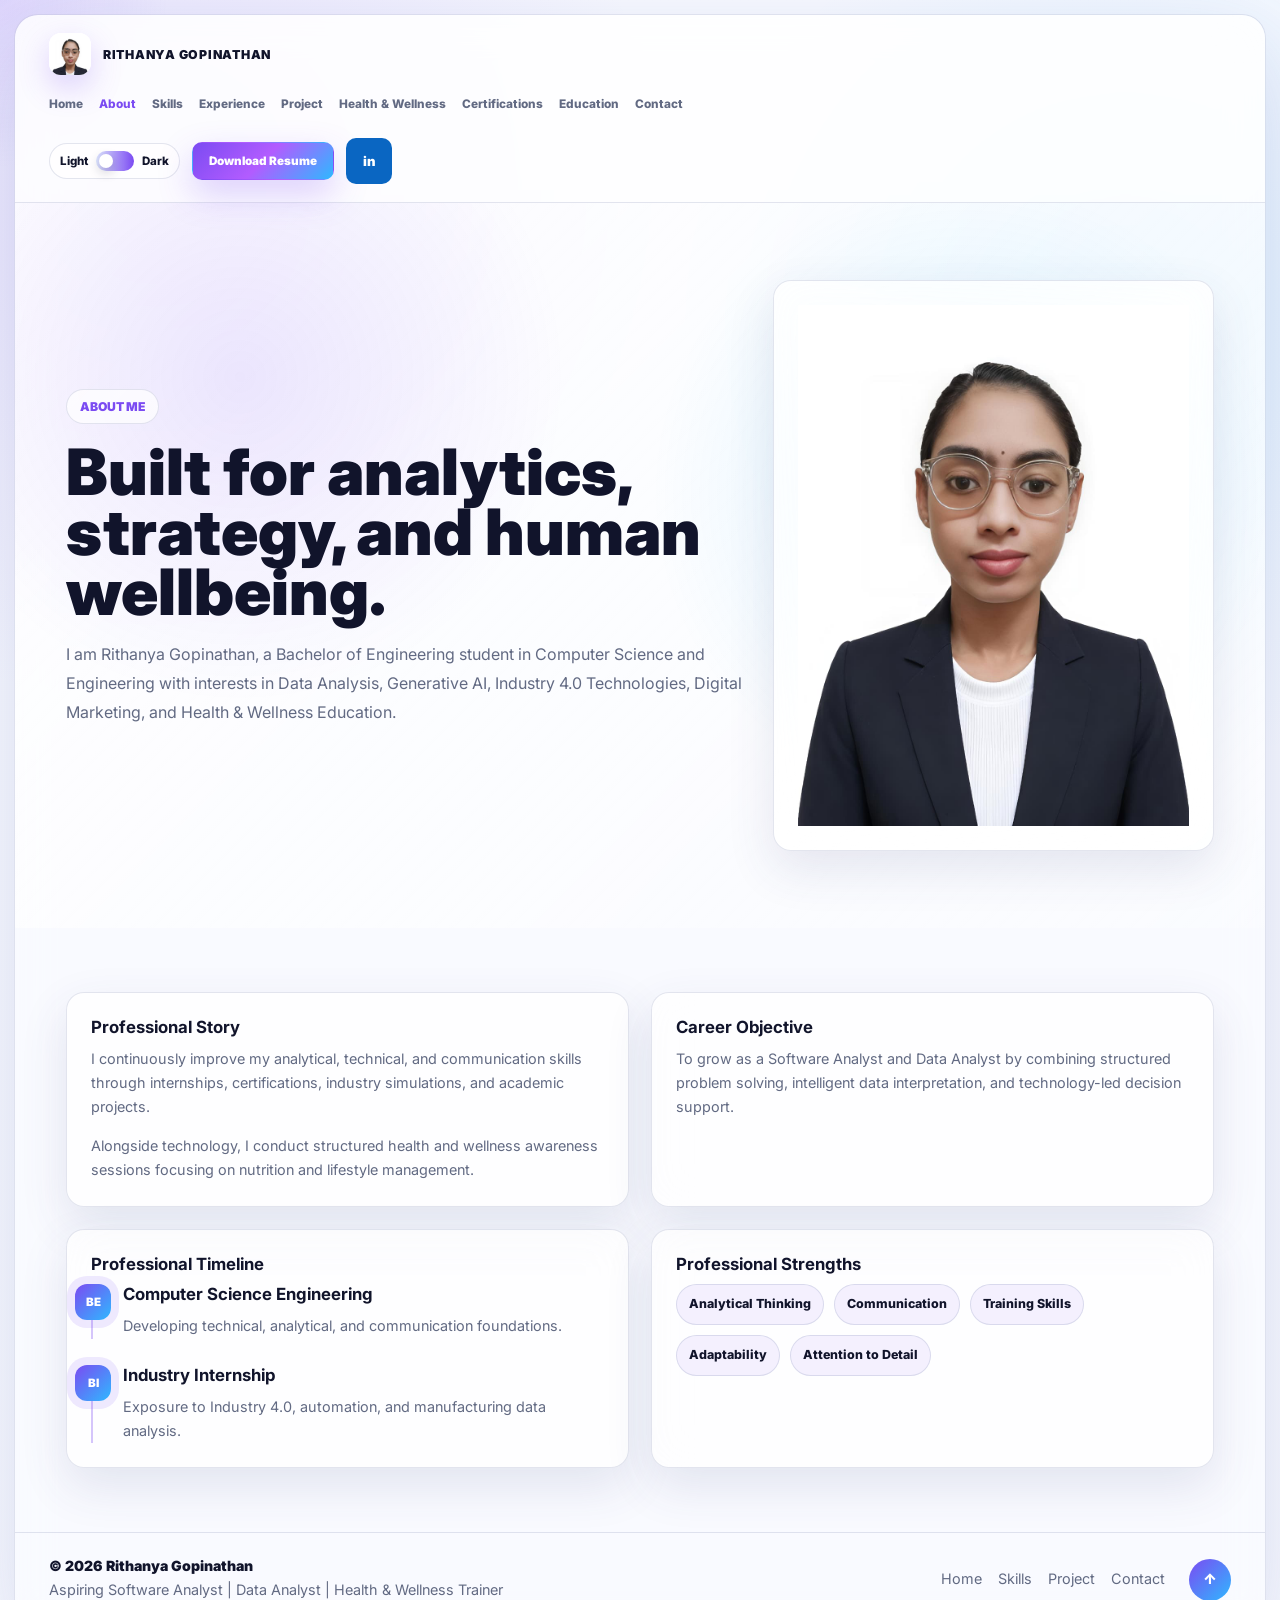
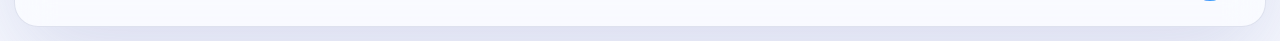
==== about.html @ 1e3ab13b "yes" ====
<!DOCTYPE html>
<html lang="en">
<head>
  <meta charset="UTF-8">
  <meta name="viewport" content="width=device-width, initial-scale=1.0">
  <title>About | Rithanya Gopinathan</title>
  <link rel="preconnect" href="https://fonts.googleapis.com">
  <link rel="preconnect" href="https://fonts.gstatic.com" crossorigin>
  <link href="https://fonts.googleapis.com/css2?family=Inter:wght@400;500;600;700;800;900&display=swap" rel="stylesheet">
  <link rel="stylesheet" href="styles.css">
</head>
<body>
  <div class="cursor-glow" aria-hidden="true"></div>
  <div class="site-shell">
    <header class="nav">
      <a class="brand" href="index.html"><span class="brand-photo"><img src="assets/profile.jpeg" alt=""></span><strong>Rithanya Gopinathan</strong></a>
      <nav class="nav-links" aria-label="Primary navigation">
        <a href="index.html">Home</a><a href="about.html" class="active">About</a><a href="skills.html">Skills</a><a href="experience.html">Experience</a><a href="project.html">Project</a><a href="wellness.html">Health & Wellness</a><a href="certifications.html">Certifications</a><a href="education.html">Education</a><a href="contact.html">Contact</a>
      </nav>
      <div class="nav-actions">
        <button class="theme-toggle" type="button" aria-label="Toggle color theme"><span>Light</span><i></i><span>Dark</span></button>
        <a class="btn primary small" href="assets/Rithanya_Gopinathan_Resume.pdf" download>Download Resume</a>
        <a class="icon-btn nav-linkedin" href="https://linkedin.com/in/rithanya-gopinathan-63b2693b5" target="_blank" rel="noreferrer">in</a>
      </div>
    </header>
    <main>
      <section class="page-hero">
        <div>
          <span class="eyebrow">About Me</span>
          <h1>Built for analytics, strategy, and human wellbeing.</h1>
          <p>I am Rithanya Gopinathan, a Bachelor of Engineering student in Computer Science and Engineering with interests in Data Analysis, Generative AI, Industry 4.0 Technologies, Digital Marketing, and Health & Wellness Education.</p>
        </div>
        <div class="profile-panel card tilt-card"><img src="assets/profile.jpeg" alt="Rithanya Gopinathan"></div>
      </section>
      <section class="section detail-grid">
        <article class="card tilt-card"><h2>Professional Story</h2><p>I continuously improve my analytical, technical, and communication skills through internships, certifications, industry simulations, and academic projects.</p><p>Alongside technology, I conduct structured health and wellness awareness sessions focusing on nutrition and lifestyle management.</p></article>
        <article class="card tilt-card"><h2>Career Objective</h2><p>To grow as a Software Analyst and Data Analyst by combining structured problem solving, intelligent data interpretation, and technology-led decision support.</p></article>
        <article class="card timeline tilt-card"><h2>Professional Timeline</h2><div class="timeline-item"><span class="timeline-icon">BE</span><h3>Computer Science Engineering</h3><p>Developing technical, analytical, and communication foundations.</p></div><div class="timeline-item"><span class="timeline-icon">BI</span><h3>Industry Internship</h3><p>Exposure to Industry 4.0, automation, and manufacturing data analysis.</p></div></article>
        <article class="card tilt-card"><h2>Professional Strengths</h2><ul class="pill-list"><li>Analytical Thinking</li><li>Communication</li><li>Training Skills</li><li>Adaptability</li><li>Attention to Detail</li></ul></article>
      </section>
    </main>
    <footer><div><p>© 2026 Rithanya Gopinathan</p><span>Aspiring Software Analyst | Data Analyst | Health & Wellness Trainer</span></div><nav><a href="index.html">Home</a><a href="skills.html">Skills</a><a href="project.html">Project</a><a href="contact.html">Contact</a></nav><a class="back-top" href="#">↑</a></footer>
  </div>
  <script src="script.js"></script>
</body>
</html>
---- styles.css ----
:root {
  --bg: #f7f9ff;
  --surface: rgba(255, 255, 255, 0.74);
  --surface-strong: rgba(255, 255, 255, 0.92);
  --text: #11142b;
  --muted: #626a83;
  --line: rgba(83, 96, 148, 0.16);
  --primary: #7b4bf2;
  --violet: #b25cff;
  --blue: #2fb8ff;
  --green: #30d47b;
  --shadow: 0 30px 90px rgba(72, 84, 160, 0.18);
  --card-shadow: 0 18px 48px rgba(55, 64, 120, 0.12);
  color-scheme: light;
}

body.dark {
  --bg: #050b18;
  --surface: rgba(11, 22, 42, 0.72);
  --surface-strong: rgba(13, 27, 52, 0.9);
  --text: #f7f8ff;
  --muted: #aab6d7;
  --line: rgba(151, 135, 255, 0.23);
  --primary: #9a6bff;
  --violet: #f05cff;
  --blue: #46d7ff;
  --green: #3ded98;
  --shadow: 0 30px 100px rgba(0, 0, 0, 0.48);
  --card-shadow: 0 22px 70px rgba(0, 0, 0, 0.38);
  color-scheme: dark;
}

* {
  box-sizing: border-box;
}

html {
  scroll-behavior: smooth;
}

body {
  margin: 0;
  min-height: 100vh;
  overflow-x: hidden;
  background:
    radial-gradient(circle at 12% 12%, rgba(123, 75, 242, 0.13), transparent 28%),
    radial-gradient(circle at 88% 20%, rgba(47, 184, 255, 0.12), transparent 26%),
    linear-gradient(180deg, var(--bg), color-mix(in srgb, var(--bg), #ffffff 8%));
  color: var(--text);
  font-family: Inter, Arial, sans-serif;
  letter-spacing: 0;
  transition: background .25s ease, color .25s ease;
}

body.dark {
  background:
    radial-gradient(circle at 15% 8%, rgba(154, 107, 255, 0.2), transparent 30%),
    radial-gradient(circle at 84% 18%, rgba(70, 215, 255, 0.14), transparent 28%),
    linear-gradient(180deg, #050b18, #071426 46%, #050b18);
}

body.loading {
  overflow: hidden;
}

a {
  color: inherit;
  text-decoration: none;
}

button,
input,
textarea {
  font: inherit;
}

.cursor-glow {
  position: fixed;
  left: 0;
  top: 0;
  z-index: 0;
  width: 360px;
  height: 360px;
  pointer-events: none;
  border-radius: 50%;
  background: radial-gradient(circle, rgba(123, 75, 242, .14), transparent 66%);
  transform: translate(-50%, -50%);
  transition: opacity .2s ease;
}

.loader {
  position: fixed;
  inset: 0;
  z-index: 100;
  display: grid;
  place-items: center;
  background:
    radial-gradient(circle at 50% 40%, rgba(123, 75, 242, .24), transparent 28%),
    var(--bg);
  transition: opacity .5s ease, visibility .5s ease;
}

body.loaded .loader {
  visibility: hidden;
  opacity: 0;
}

.loader-mark {
  display: grid;
  width: 116px;
  height: 116px;
  place-items: center;
  color: #fff;
  border-radius: 30px;
  background: linear-gradient(135deg, var(--primary), var(--blue));
  box-shadow: 0 0 56px rgba(123, 75, 242, .36);
  font-size: 2.4rem;
  font-weight: 900;
  animation: loaderPulse 1.45s ease-in-out infinite alternate;
}

.loader p {
  position: absolute;
  top: calc(50% + 92px);
  margin: 0;
  color: var(--muted);
  font-size: .82rem;
  font-weight: 900;
  letter-spacing: .18em;
}

.loader-particles i {
  position: absolute;
  left: 50%;
  top: 50%;
  width: 8px;
  height: 8px;
  border-radius: 50%;
  background: var(--blue);
  box-shadow: 0 0 20px var(--blue);
  animation: particleOrbit 1.8s linear infinite;
}

.loader-particles i:nth-child(2) { animation-delay: -.3s; }
.loader-particles i:nth-child(3) { animation-delay: -.6s; }
.loader-particles i:nth-child(4) { animation-delay: -.9s; }
.loader-particles i:nth-child(5) { animation-delay: -1.2s; }
.loader-particles i:nth-child(6) { animation-delay: -1.5s; }

.site-shell {
  position: relative;
  z-index: 1;
  width: min(1540px, calc(100% - 28px));
  margin: 14px auto;
  overflow: hidden;
  border: 1px solid var(--line);
  border-radius: 24px;
  background: rgba(255, 255, 255, 0.24);
  box-shadow: var(--shadow);
  backdrop-filter: blur(18px);
}

body.dark .site-shell {
  background: rgba(5, 11, 24, 0.7);
}

.nav {
  position: sticky;
  top: 0;
  z-index: 30;
  display: grid;
  grid-template-columns: auto 1fr auto;
  align-items: center;
  gap: 22px;
  padding: 18px 34px;
  border-bottom: 1px solid var(--line);
  background: rgba(255, 255, 255, .76);
  backdrop-filter: blur(22px);
}

body.dark .nav {
  background: rgba(5, 11, 24, .82);
}

.brand {
  display: flex;
  align-items: center;
  gap: 12px;
  min-width: max-content;
}

.brand span {
  display: grid;
  width: 42px;
  height: 42px;
  place-items: center;
  overflow: hidden;
  border-radius: 12px;
  background: var(--surface-strong);
  box-shadow: 0 12px 30px rgba(123, 75, 242, .25);
}

.brand-photo img {
  width: 100%;
  height: 100%;
  display: block;
  object-fit: cover;
  object-position: top center;
}

.brand strong {
  font-size: .77rem;
  font-weight: 900;
  letter-spacing: .06em;
  text-transform: uppercase;
}

.nav-links {
  display: flex;
  justify-content: center;
  gap: clamp(10px, 1.25vw, 22px);
}

.nav-links a {
  position: relative;
  color: var(--muted);
  font-size: .74rem;
  font-weight: 800;
}

.nav-links a:hover,
.nav-links a.active {
  color: var(--primary);
}

.nav-links a.active::after {
  position: absolute;
  left: 50%;
  bottom: -13px;
  width: 24px;
  height: 3px;
  content: "";
  border-radius: 99px;
  background: linear-gradient(90deg, var(--primary), var(--blue));
  transform: translateX(-50%);
}

.nav-actions,
.hero-actions,
.social-row {
  display: flex;
  align-items: center;
  gap: 12px;
}

.theme-toggle {
  display: grid;
  grid-template-columns: auto 38px auto;
  align-items: center;
  gap: 8px;
  padding: 7px 10px;
  color: var(--text);
  border: 1px solid var(--line);
  border-radius: 999px;
  background: var(--surface);
  cursor: pointer;
}

.theme-toggle span {
  font-size: .72rem;
  font-weight: 800;
}

.theme-toggle i {
  position: relative;
  width: 38px;
  height: 20px;
  border-radius: 999px;
  background: linear-gradient(90deg, #dfe7ff, var(--primary));
}

.theme-toggle i::after {
  position: absolute;
  top: 3px;
  left: 3px;
  width: 14px;
  height: 14px;
  content: "";
  border-radius: 50%;
  background: #fff;
  box-shadow: 0 4px 12px rgba(20, 23, 55, .24);
  transition: transform .22s ease;
}

body.dark .theme-toggle i::after {
  transform: translateX(18px);
}

.btn,
.icon-btn {
  display: inline-flex;
  align-items: center;
  justify-content: center;
  min-height: 46px;
  border: 1px solid var(--line);
  border-radius: 10px;
  font-size: .82rem;
  font-weight: 900;
  transition: transform .2s ease, box-shadow .2s ease, border-color .2s ease;
}

.brand,
.btn,
.icon-btn,
.nav-links a,
.social-row a,
.back-top,
.tilt-card {
  cursor: pointer;
}

.btn:active,
.icon-btn:active,
.social-row a:active,
.back-top:active {
  transform: translateY(1px) scale(.98);
}

.btn:hover,
.icon-btn:hover,
.card:hover,
.glass-panel:hover {
  transform: translateY(-3px);
  box-shadow: 0 24px 70px rgba(123, 75, 242, .2);
}

.btn svg {
  width: 17px;
  height: 17px;
  margin-right: 8px;
  fill: none;
  stroke: currentColor;
  stroke-width: 2;
  stroke-linecap: round;
  stroke-linejoin: round;
}

.btn.primary {
  padding: 0 18px;
  color: #fff;
  border-color: transparent;
  background: linear-gradient(135deg, var(--primary), var(--violet), var(--blue));
  box-shadow: 0 14px 34px rgba(123, 75, 242, .26);
}

.btn.secondary {
  padding: 0 18px;
  background: var(--surface-strong);
}

.btn.small {
  min-height: 38px;
  padding-inline: 16px;
  font-size: .73rem;
}

.icon-btn {
  width: 46px;
  color: #fff;
  background: #0a66c2;
  border-color: transparent;
  font-weight: 900;
}

.hero {
  position: relative;
  display: grid;
  grid-template-columns: minmax(0, 1fr) minmax(260px, 420px);
  align-items: center;
  gap: clamp(18px, 2vw, 30px);
  min-height: 720px;
  padding: clamp(42px, 5vw, 76px) clamp(22px, 3vw, 48px) 42px;
  isolation: isolate;
}

.hero::before {
  position: absolute;
  inset: 0;
  z-index: -2;
  content: "";
  background:
    linear-gradient(135deg, rgba(255,255,255,.88), rgba(255,255,255,.34)),
    radial-gradient(circle at 70% 52%, rgba(123,75,242,.18), transparent 35%);
}

body.dark .hero::before {
  background:
    radial-gradient(circle at 75% 45%, rgba(123,75,242,.2), transparent 34%),
    radial-gradient(circle at 90% 70%, rgba(70,215,255,.12), transparent 26%),
    linear-gradient(135deg, rgba(5,11,24,.98), rgba(8,19,38,.9));
}

.hero-copy {
  grid-column: 1;
  align-self: center;
  max-width: 760px;
}

.hero-photo {
  position: relative;
  grid-column: 2;
  overflow: hidden;
  align-self: center;
  min-height: 520px;
  border: 1px solid var(--line);
  border-radius: 24px;
  background:
    linear-gradient(180deg, rgba(255,255,255,.18), rgba(255,255,255,.72)),
    radial-gradient(circle at 50% 18%, rgba(47,184,255,.16), transparent 34%);
  box-shadow: var(--shadow);
  transform-style: preserve-3d;
}

body.dark .hero-photo {
  background:
    radial-gradient(circle at 50% 20%, rgba(70,215,255,.12), transparent 34%),
    linear-gradient(180deg, rgba(13,27,52,.88), rgba(5,11,24,.96));
}

.hero-photo img {
  width: 100%;
  height: 100%;
  min-height: 520px;
  object-fit: cover;
  object-position: top center;
  display: block;
}

.eyebrow,
.section-kicker {
  display: inline-flex;
  margin-bottom: 18px;
  padding: 9px 13px;
  color: var(--primary);
  border: 1px solid var(--line);
  border-radius: 999px;
  background: var(--surface);
  font-size: .76rem;
  font-weight: 900;
  text-transform: uppercase;
}

h1,
h2,
h3,
p {
  margin-top: 0;
}

.hero h1 {
  margin-bottom: 18px;
  font-size: clamp(3.1rem, 6vw, 6.25rem);
  line-height: .88;
  font-weight: 900;
  text-transform: uppercase;
}

.hero h1 span {
  display: block;
  color: var(--primary);
}

.role {
  margin-bottom: 18px;
  font-size: clamp(1.08rem, 1.45vw, 1.45rem);
  line-height: 1.45;
  font-weight: 900;
}

.tagline {
  max-width: 560px;
  margin-bottom: 14px;
  color: var(--primary);
  font-size: 1.02rem;
  line-height: 1.7;
  font-weight: 800;
}

.summary,
.card p,
.card li,
.contact-card a,
footer span,
footer a {
  color: var(--muted);
  font-size: .9rem;
  line-height: 1.68;
}

.summary {
  max-width: 600px;
  margin-bottom: 28px;
}

.hero-stats {
  display: grid;
  grid-template-columns: repeat(3, 1fr);
  gap: 12px;
  margin-top: 34px;
}

.hero-stats article {
  padding: 17px;
  border: 1px solid var(--line);
  border-radius: 14px;
  background: var(--surface);
  box-shadow: var(--card-shadow);
  backdrop-filter: blur(18px);
}

.hero-stats strong {
  display: block;
  color: var(--primary);
  font-size: 1.42rem;
}

.hero-stats span {
  color: var(--muted);
  font-size: .76rem;
  font-weight: 800;
}

.hero-stage {
  position: relative;
  display: none;
  grid-template-columns: 1fr;
  align-items: center;
  gap: 18px;
  min-height: 600px;
  perspective: 1200px;
}

.avatar-card {
  position: relative;
  min-height: 620px;
  overflow: hidden;
  border: 1px solid var(--line);
  border-radius: 28px;
  background:
    linear-gradient(180deg, rgba(255,255,255,.16), rgba(255,255,255,.6)),
    radial-gradient(circle at 50% 18%, rgba(47,184,255,.16), transparent 34%);
  box-shadow: var(--shadow);
  transform-style: preserve-3d;
}

body.dark .avatar-card {
  background:
    radial-gradient(circle at 50% 20%, rgba(70,215,255,.12), transparent 34%),
    linear-gradient(180deg, rgba(13,27,52,.88), rgba(5,11,24,.96));
}

.avatar-card img {
  position: absolute;
  left: 50%;
  bottom: 0;
  width: min(520px, 118%);
  height: 95%;
  object-fit: cover;
  object-position: top center;
  border-radius: 0;
  filter: drop-shadow(0 30px 48px rgba(16, 22, 54, .28)) saturate(1.04);
  transform: translateX(-50%) translateZ(36px);
}

.avatar-light {
  position: absolute;
  inset: 8%;
  border-radius: 50%;
  background: radial-gradient(circle, rgba(123,75,242,.16), transparent 62%);
  filter: blur(10px);
}

.avatar-label {
  position: absolute;
  left: 22px;
  right: 22px;
  bottom: 20px;
  z-index: 2;
  display: flex;
  align-items: center;
  gap: 10px;
  padding: 14px 16px;
  border: 1px solid var(--line);
  border-radius: 14px;
  background: var(--surface);
  backdrop-filter: blur(18px);
}

.avatar-label span {
  width: 11px;
  height: 11px;
  border-radius: 50%;
  background: var(--green);
  box-shadow: 0 0 0 8px rgba(48,212,123,.12), 0 0 20px var(--green);
}

.avatar-label p {
  margin: 0;
  color: var(--text);
  font-size: .82rem;
  font-weight: 900;
}

.dashboard-stack {
  display: grid;
  gap: 18px;
}

.model-viewport {
  position: relative;
  min-height: 240px;
  overflow: hidden;
  border: 1px solid var(--line);
  border-radius: 22px;
  background:
    radial-gradient(circle at 50% 48%, rgba(123, 75, 242, .28), transparent 34%),
    linear-gradient(135deg, rgba(47, 184, 255, .12), rgba(178, 92, 255, .16));
  box-shadow: var(--card-shadow);
  transform-style: preserve-3d;
  perspective: 900px;
}

.model-core {
  position: absolute;
  left: 50%;
  top: 50%;
  width: 112px;
  height: 112px;
  border: 1px solid rgba(255,255,255,.45);
  border-radius: 26px;
  background:
    linear-gradient(135deg, rgba(123,75,242,.82), rgba(47,184,255,.62)),
    radial-gradient(circle at 30% 20%, rgba(255,255,255,.55), transparent 22%);
  box-shadow: 0 0 50px rgba(123,75,242,.42);
  transform: translate(-50%, -50%) rotateX(58deg) rotateZ(38deg);
  animation: modelSpin 7s ease-in-out infinite;
}

.model-viewport::before,
.model-viewport::after {
  position: absolute;
  left: 50%;
  top: 50%;
  content: "";
  border: 1px solid rgba(47,184,255,.36);
  border-radius: 50%;
  transform: translate(-50%, -50%) rotateX(68deg);
}

.model-viewport::before {
  width: 250px;
  height: 250px;
}

.model-viewport::after {
  width: 172px;
  height: 172px;
  border-color: rgba(178,92,255,.44);
  transform: translate(-50%, -50%) rotateX(68deg) rotateZ(45deg);
}

.model-viewport span {
  position: absolute;
  width: 13px;
  height: 13px;
  border-radius: 50%;
  background: var(--blue);
  box-shadow: 0 0 20px var(--blue);
  animation: nodePulse 2.3s ease-in-out infinite;
}

.model-viewport span:nth-of-type(1) { left: 20%; top: 28%; }
.model-viewport span:nth-of-type(2) { right: 19%; top: 34%; background: var(--primary); animation-delay: -.4s; }
.model-viewport span:nth-of-type(3) { left: 28%; bottom: 22%; background: var(--green); animation-delay: -.8s; }
.model-viewport span:nth-of-type(4) { right: 27%; bottom: 18%; background: var(--violet); animation-delay: -1.2s; }

.glass-panel,
.card {
  border: 1px solid var(--line);
  border-radius: 18px;
  background: var(--surface);
  box-shadow: var(--card-shadow);
  backdrop-filter: blur(20px);
  transition: transform .22s ease, box-shadow .22s ease, border-color .22s ease;
}

.glass-panel {
  padding: 20px;
}

.panel-head {
  display: flex;
  align-items: center;
  justify-content: space-between;
  gap: 12px;
}

.panel-head span,
.role-chip {
  color: var(--green);
  font-size: .74rem;
  font-weight: 900;
}

.chart-grid {
  min-height: 180px;
  overflow: hidden;
  border-radius: 14px;
  background-image:
    linear-gradient(var(--line) 1px, transparent 1px),
    linear-gradient(90deg, var(--line) 1px, transparent 1px);
  background-size: 42px 34px;
}

.chart-grid svg {
  width: 100%;
  height: 180px;
}

.chart-area {
  fill: url(#area);
}

.chart-line {
  fill: none;
  stroke: var(--primary);
  stroke-width: 5;
  stroke-linecap: round;
  stroke-dasharray: 520;
  animation: drawLine 2.4s ease both;
}

.bar-row {
  display: grid;
  grid-template-columns: 112px 1fr 38px;
  align-items: center;
  gap: 12px;
  margin: 14px 0;
  color: var(--muted);
  font-size: .78rem;
  font-weight: 900;
}

.bar-row i {
  height: 10px;
  overflow: hidden;
  border-radius: 999px;
  background: rgba(123,75,242,.14);
}

.bar-row i::before {
  display: block;
  width: var(--value);
  height: 100%;
  content: "";
  border-radius: inherit;
  background: linear-gradient(90deg, var(--primary), var(--blue));
}

.ambient-field {
  position: absolute;
  inset: 0;
  z-index: -1;
  pointer-events: none;
}

.ambient-field > * {
  position: absolute;
  pointer-events: none;
}

.cube {
  width: 64px;
  height: 64px;
  border-radius: 16px;
  background: linear-gradient(135deg, rgba(123,75,242,.9), rgba(47,184,255,.45));
  box-shadow: 0 22px 50px rgba(123,75,242,.26);
  transform: rotate(35deg);
  animation: floatY 5.5s ease-in-out infinite;
}

.cube-a { right: 42%; top: 94px; }
.cube-b { right: 48px; top: 90px; animation-delay: -1.8s; }

.ring {
  width: 74px;
  height: 74px;
  border: 9px solid rgba(47,184,255,.18);
  border-radius: 50%;
  animation: floatY 6s ease-in-out infinite;
}

.ring-a { right: 34%; bottom: 130px; }
.ring-b { right: 80px; bottom: 260px; border-color: rgba(123,75,242,.2); animation-delay: -2.4s; }

.ai-chip,
.data-chip {
  padding: 10px 14px;
  color: var(--primary);
  border: 1px solid var(--line);
  border-radius: 12px;
  background: var(--surface);
  font-size: .76rem;
  font-weight: 900;
  box-shadow: var(--card-shadow);
  animation: floatY 5s ease-in-out infinite;
}

.ai-chip { right: 27%; top: 170px; }
.data-chip { right: 8%; bottom: 180px; animation-delay: -1s; }

.section {
  padding: clamp(42px, 5vw, 78px) clamp(20px, 4vw, 58px);
}

.page-hero {
  position: relative;
  display: grid;
  grid-template-columns: minmax(320px, 1fr) minmax(280px, .65fr);
  align-items: center;
  gap: 28px;
  min-height: 560px;
  padding: clamp(50px, 6vw, 86px) clamp(20px, 4vw, 58px);
  overflow: hidden;
  isolation: isolate;
}

.page-hero::before {
  position: absolute;
  inset: 0;
  z-index: -1;
  content: "";
  background:
    radial-gradient(circle at 76% 40%, rgba(47,184,255,.14), transparent 30%),
    radial-gradient(circle at 18% 24%, rgba(123,75,242,.12), transparent 28%),
    linear-gradient(135deg, rgba(255,255,255,.78), rgba(255,255,255,.24));
}

body.dark .page-hero::before {
  background:
    radial-gradient(circle at 76% 40%, rgba(47,184,255,.14), transparent 30%),
    radial-gradient(circle at 18% 24%, rgba(123,75,242,.18), transparent 28%),
    linear-gradient(135deg, rgba(5,11,24,.96), rgba(8,19,38,.88));
}

.page-hero h1 {
  max-width: 880px;
  margin-bottom: 18px;
  font-size: clamp(2.5rem, 5vw, 5.8rem);
  line-height: .94;
  font-weight: 900;
  letter-spacing: 0;
}

.page-hero p {
  max-width: 760px;
  color: var(--muted);
  font-size: 1rem;
  line-height: 1.8;
}

.profile-panel {
  min-height: 420px;
  overflow: hidden;
  padding: 0;
}

.profile-panel img {
  width: 100%;
  height: 100%;
  min-height: 420px;
  object-fit: cover;
  object-position: top center;
  display: block;
}

.page-model {
  min-height: 390px;
}

.page-semantic {
  min-height: 420px;
  box-shadow: var(--shadow);
}

.page-wellness {
  min-height: 390px;
}

.detail-grid,
.project-detail-grid {
  display: grid;
  grid-template-columns: repeat(2, minmax(0, 1fr));
  gap: 22px;
}

.project-detail-grid {
  grid-template-columns: repeat(3, minmax(0, 1fr));
}

.industrial-model {
  position: relative;
  min-height: 380px;
  overflow: hidden;
  border: 1px solid var(--line);
  border-radius: 24px;
  background:
    linear-gradient(135deg, rgba(47,184,255,.14), rgba(123,75,242,.15)),
    repeating-linear-gradient(90deg, transparent, transparent 26px, rgba(123,75,242,.08) 27px);
  box-shadow: var(--shadow);
  perspective: 900px;
}

.industrial-model::before {
  position: absolute;
  left: 50%;
  top: 50%;
  width: 210px;
  height: 210px;
  content: "";
  border: 1px solid var(--line);
  border-radius: 24px;
  background: linear-gradient(135deg, rgba(123,75,242,.62), rgba(47,184,255,.38));
  transform: translate(-50%, -50%) rotateX(62deg) rotateZ(42deg);
  box-shadow: 0 0 56px rgba(47,184,255,.25);
  animation: modelSpin 8s ease-in-out infinite;
}

.industrial-model i {
  position: absolute;
  bottom: 24%;
  width: 58px;
  height: 112px;
  border-radius: 14px;
  background: linear-gradient(180deg, var(--primary), var(--blue));
  box-shadow: 0 16px 36px rgba(47,184,255,.2);
}

.industrial-model i:nth-child(1) { left: 22%; height: 82px; }
.industrial-model i:nth-child(2) { left: 44%; }
.industrial-model i:nth-child(3) { right: 20%; height: 146px; }

.section-title {
  max-width: 860px;
  margin-bottom: 26px;
}

.section-title span {
  display: inline-flex;
  margin-bottom: 10px;
  color: var(--primary);
  font-size: .78rem;
  font-weight: 900;
  text-transform: uppercase;
}

.section-title h2,
.wellness-card h2 {
  margin-bottom: 0;
  font-size: clamp(1.8rem, 3vw, 3.2rem);
  line-height: 1.08;
  font-weight: 900;
}

.section-title .btn,
.section-button {
  margin-top: 18px;
}

.about-grid,
.edu-grid,
.contact-grid {
  display: grid;
  grid-template-columns: .95fr 1.25fr;
  gap: 22px;
}

.card {
  padding: 24px;
}

.about-copy p:last-child,
.card p:last-child {
  margin-bottom: 0;
}

.feature-grid {
  display: grid;
  grid-template-columns: repeat(2, 1fr);
  gap: 18px;
}

.feature-grid span {
  display: inline-grid;
  width: 42px;
  height: 42px;
  margin-bottom: 14px;
  place-items: center;
  color: #fff;
  border-radius: 12px;
  background: linear-gradient(135deg, var(--primary), var(--blue));
  font-weight: 900;
}

.card h3,
.glass-panel h2,
.card h2 {
  margin-bottom: 10px;
  color: var(--text);
  font-size: 1.05rem;
}

.skill-grid {
  display: grid;
  grid-template-columns: repeat(6, minmax(0, 1fr));
  gap: 18px;
}

.skill-card {
  min-height: 270px;
}

.soft-skills {
  grid-column: span 2;
}

.card ul {
  display: grid;
  gap: 11px;
  margin: 0;
  padding: 0;
  list-style: none;
}

.skill-card li {
  display: grid;
  grid-template-columns: 34px 1fr;
  align-items: center;
  gap: 10px;
}

.skill-card li span {
  display: grid;
  width: 30px;
  height: 30px;
  place-items: center;
  color: var(--primary);
  border-radius: 9px;
  background: rgba(123,75,242,.12);
  font-size: .62rem;
  font-weight: 900;
}

.timeline {
  position: relative;
}

.timeline-item {
  position: relative;
  padding-left: 30px;
  border-left: 2px solid rgba(123,75,242,.32);
}

.timeline-item + .timeline-item {
  margin-top: 26px;
}

.timeline-icon {
  position: absolute;
  left: -18px;
  top: 0;
  display: grid;
  width: 36px;
  height: 36px;
  place-items: center;
  color: #fff;
  border-radius: 12px;
  background: linear-gradient(135deg, var(--primary), var(--blue));
  font-size: .72rem;
  font-weight: 900;
  box-shadow: 0 0 0 8px rgba(123,75,242,.12);
}

.industrial-card {
  min-height: 320px;
  background:
    linear-gradient(135deg, var(--surface), var(--surface)),
    repeating-linear-gradient(90deg, transparent, transparent 20px, rgba(123,75,242,.08) 21px);
}

.pill-list {
  display: flex !important;
  flex-wrap: wrap;
  gap: 10px !important;
}

.pill-list li {
  padding: 9px 12px;
  color: var(--text);
  border: 1px solid var(--line);
  border-radius: 999px;
  background: rgba(123,75,242,.08);
  font-size: .78rem;
  font-weight: 800;
}

.project-card {
  display: grid;
  grid-template-columns: .9fr 1.1fr;
  gap: 28px;
  min-height: 430px;
}

.project-copy {
  align-self: center;
}

.semantic-visual {
  position: relative;
  min-height: 360px;
  overflow: hidden;
  border: 1px solid var(--line);
  border-radius: 18px;
  background:
    radial-gradient(circle at 50% 45%, rgba(123,75,242,.45), transparent 30%),
    linear-gradient(135deg, rgba(47,184,255,.13), rgba(123,75,242,.14));
}

.semantic-visual::before,
.semantic-visual::after {
  position: absolute;
  inset: 18%;
  content: "";
  border: 1px solid rgba(123,75,242,.36);
  transform: rotate(34deg);
}

.semantic-visual::after {
  inset: 30%;
  border-color: rgba(47,184,255,.36);
  transform: rotate(-22deg);
}

.semantic-visual i {
  position: absolute;
  width: 18px;
  height: 18px;
  border-radius: 50%;
  background: var(--blue);
  box-shadow: 0 0 22px var(--blue);
  animation: nodePulse 2.4s ease-in-out infinite;
}

.semantic-visual i:nth-child(1) { top: 18%; left: 24%; }
.semantic-visual i:nth-child(2) { top: 28%; right: 20%; animation-delay: -.2s; }
.semantic-visual i:nth-child(3) { top: 48%; left: 42%; background: var(--primary); animation-delay: -.4s; }
.semantic-visual i:nth-child(4) { bottom: 25%; left: 20%; animation-delay: -.6s; }
.semantic-visual i:nth-child(5) { bottom: 18%; right: 26%; background: var(--violet); animation-delay: -.8s; }
.semantic-visual i:nth-child(6) { top: 62%; right: 14%; animation-delay: -1s; }
.semantic-visual i:nth-child(7) { top: 14%; left: 50%; background: var(--green); animation-delay: -1.2s; }

.wellness-card {
  display: grid;
  grid-template-columns: 1fr minmax(280px, .68fr);
  gap: 26px;
  align-items: center;
  min-height: 420px;
}

.home-wellness-photo {
  min-height: 330px;
}

.home-wellness-photo img {
  min-height: 330px;
}

.wellness-visual {
  position: relative;
  width: min(330px, 100%);
  aspect-ratio: 1;
  justify-self: center;
  border-radius: 38px;
  background:
    radial-gradient(circle at 50% 28%, #f3c7b8 0 13%, transparent 14%),
    radial-gradient(ellipse at 50% 58%, #18233c 0 19%, transparent 20%),
    radial-gradient(circle at 28% 72%, rgba(48,212,123,.72), transparent 13%),
    radial-gradient(circle at 76% 58%, rgba(178,92,255,.76), transparent 12%),
    linear-gradient(135deg, rgba(48,212,123,.13), rgba(47,184,255,.13));
  box-shadow: inset 0 0 0 1px var(--line), 0 28px 70px rgba(48,212,123,.16);
}

.wellness-visual::after {
  position: absolute;
  left: 18%;
  right: 18%;
  bottom: 18%;
  height: 8px;
  content: "";
  border-radius: 999px;
  background: linear-gradient(90deg, var(--green), var(--blue));
  box-shadow: 0 0 30px rgba(48,212,123,.46);
}

.experience-wellness-section {
  padding-top: 0;
}

.wellness-experience-card {
  display: grid;
  grid-template-columns: minmax(0, .92fr) minmax(280px, .62fr);
  gap: clamp(20px, 3vw, 38px);
  align-items: center;
  overflow: hidden;
}

.wellness-experience-copy h3 {
  margin-bottom: 16px;
  font-size: clamp(1.6rem, 2.4vw, 2.45rem);
  line-height: 1.08;
}

.wellness-photo {
  position: relative;
  min-height: 360px;
  margin: 0;
  overflow: hidden;
  border: 1px solid var(--line);
  border-radius: 18px;
  box-shadow: var(--card-shadow);
  transform-style: preserve-3d;
}

.wellness-photo img {
  width: 100%;
  height: 100%;
  min-height: 360px;
  display: block;
  object-fit: cover;
}

.wellness-photo::after {
  position: absolute;
  inset: 0;
  content: "";
  background:
    radial-gradient(circle at 18% 18%, rgba(48,212,123,.24), transparent 28%),
    linear-gradient(180deg, transparent 52%, rgba(5,11,24,.62));
  pointer-events: none;
}

.wellness-photo figcaption {
  position: absolute;
  left: 16px;
  right: 16px;
  bottom: 16px;
  z-index: 1;
  margin: 0;
  padding: 10px 12px;
  color: #fff;
  border: 1px solid rgba(255,255,255,.2);
  border-radius: 12px;
  background: rgba(5, 11, 24, .46);
  font-size: .78rem;
  font-weight: 900;
  backdrop-filter: blur(12px);
}

.cert-grid {
  display: grid;
  grid-template-columns: repeat(6, 1fr);
  gap: 16px;
}

.cert-card {
  min-height: 210px;
}

.cert-card strong {
  display: inline-grid;
  min-height: 46px;
  margin-bottom: 18px;
  padding: 0 13px;
  place-items: center;
  color: #fff;
  border-radius: 12px;
  background: linear-gradient(135deg, #11142b, var(--primary));
  font-size: .82rem;
  font-weight: 900;
}

.cert-card p {
  margin: 0;
  color: var(--primary);
  font-weight: 900;
}

.edu-grid {
  grid-template-columns: 1.2fr .8fr;
}

.language-card li {
  display: grid;
  gap: 4px;
  padding: 14px 0;
  border-bottom: 1px solid var(--line);
}

.language-card li:last-child {
  border-bottom: 0;
}

.language-card strong {
  color: var(--text);
}

.language-card span {
  color: var(--muted);
  font-size: .84rem;
}

.contact-grid {
  grid-template-columns: .86fr 1fr .74fr;
}

.contact-card a {
  display: block;
  margin-top: 10px;
  word-break: break-word;
}

.social-row {
  margin-top: 18px;
}

.social-row a {
  display: grid;
  width: 42px;
  height: 42px;
  place-items: center;
  color: #fff;
  border-radius: 12px;
  background: linear-gradient(135deg, var(--primary), var(--blue));
  font-weight: 900;
}

.contact-form {
  display: grid;
  gap: 14px;
}

.contact-form label {
  display: grid;
  gap: 8px;
  color: var(--text);
  font-size: .82rem;
  font-weight: 900;
}

.contact-form input,
.contact-form textarea {
  width: 100%;
  border: 1px solid var(--line);
  border-radius: 12px;
  padding: 13px 14px;
  color: var(--text);
  background: var(--surface-strong);
  outline: none;
}

.contact-form textarea {
  resize: vertical;
}

.globe-card {
  display: grid;
  place-items: center;
  min-height: 300px;
}

.planet {
  position: relative;
  width: min(230px, 88%);
  aspect-ratio: 1;
  border-radius: 50%;
  background:
    radial-gradient(circle at 32% 26%, rgba(255,255,255,.94), transparent 5%),
    radial-gradient(circle at 60% 36%, rgba(47,184,255,.72), transparent 14%),
    radial-gradient(circle at 42% 64%, rgba(123,75,242,.82), transparent 18%),
    radial-gradient(circle at 50% 50%, rgba(123,75,242,.5), #081b38 68%);
  box-shadow: 0 0 40px rgba(123,75,242,.48);
  animation: globeSpin 7s linear infinite;
}

.planet::after {
  position: absolute;
  left: -14%;
  top: 48%;
  width: 128%;
  height: 22%;
  content: "";
  border: 3px solid rgba(47,184,255,.5);
  border-radius: 50%;
  transform: rotate(-12deg);
}

footer {
  display: grid;
  grid-template-columns: 1fr auto auto;
  align-items: center;
  gap: 24px;
  padding: 24px 34px;
  border-top: 1px solid var(--line);
}

footer p {
  margin: 0 0 4px;
  color: var(--text);
  font-size: .88rem;
  font-weight: 900;
}

footer nav {
  display: flex;
  gap: 16px;
}

.back-top {
  display: grid;
  width: 42px;
  height: 42px;
  place-items: center;
  color: #fff;
  border-radius: 50%;
  background: linear-gradient(135deg, var(--primary), var(--blue));
  font-weight: 900;
}

.reveal {
  opacity: 0;
  transform: translateY(22px);
  transition: opacity .55s ease, transform .55s ease;
}

.reveal.is-visible {
  opacity: 1;
  transform: translateY(0);
}

.click-burst {
  position: fixed;
  left: var(--x);
  top: var(--y);
  z-index: 90;
  width: 18px;
  height: 18px;
  pointer-events: none;
  border-radius: 50%;
  background:
    radial-gradient(circle, rgba(255,255,255,.95), rgba(255,255,255,.14) 34%, transparent 66%),
    conic-gradient(from 120deg, var(--primary), var(--violet), var(--blue), var(--green), var(--primary));
  box-shadow: 0 0 34px rgba(123,75,242,.58), 0 0 70px rgba(47,184,255,.22);
  transform: translate(-50%, -50%) scale(.2) rotateX(62deg);
  animation: clickBurst .72s ease-out forwards;
  mix-blend-mode: screen;
}

.form-toast {
  position: fixed;
  right: clamp(16px, 4vw, 34px);
  bottom: clamp(18px, 4vw, 34px);
  z-index: 120;
  max-width: min(360px, calc(100vw - 32px));
  padding: 15px 18px;
  color: #fff;
  border: 1px solid rgba(255,255,255,.24);
  border-radius: 14px;
  background:
    linear-gradient(135deg, rgba(48,212,123,.96), rgba(47,184,255,.92)),
    rgba(5, 11, 24, .92);
  box-shadow: 0 22px 70px rgba(47,184,255,.28);
  font-size: .88rem;
  font-weight: 900;
  opacity: 0;
  transform: translateY(18px) scale(.96);
  transition: opacity .24s ease, transform .24s ease;
  backdrop-filter: blur(18px);
}

.form-toast.error {
  background:
    linear-gradient(135deg, rgba(240,92,255,.96), rgba(123,75,242,.94)),
    rgba(5, 11, 24, .92);
  box-shadow: 0 22px 70px rgba(240,92,255,.24);
}

.form-toast.is-visible {
  opacity: 1;
  transform: translateY(0) scale(1);
}

@keyframes loaderPulse {
  to { transform: scale(1.08) rotate(-2deg); }
}

@keyframes particleOrbit {
  from { transform: rotate(0deg) translateX(100px) rotate(0deg); }
  to { transform: rotate(360deg) translateX(100px) rotate(-360deg); }
}

@keyframes drawLine {
  from { stroke-dashoffset: 520; }
  to { stroke-dashoffset: 0; }
}

@keyframes floatY {
  0%, 100% { transform: translateY(0) rotate(35deg); }
  50% { transform: translateY(-18px) rotate(42deg); }
}

@keyframes nodePulse {
  0%, 100% { transform: scale(1); opacity: .78; }
  50% { transform: scale(1.5); opacity: 1; }
}

@keyframes modelSpin {
  0%, 100% { transform: translate(-50%, -50%) rotateX(58deg) rotateZ(38deg) scale(1); }
  50% { transform: translate(-50%, -50%) rotateX(68deg) rotateZ(72deg) scale(1.06); }
}

@keyframes globeSpin {
  to { transform: rotate(360deg); }
}

@keyframes clickBurst {
  0% {
    opacity: .95;
    transform: translate(-50%, -50%) scale(.2) rotateX(62deg);
    filter: blur(0);
  }

  72% {
    opacity: .78;
  }

  100% {
    opacity: 0;
    transform: translate(-50%, -50%) scale(8.8) rotateX(62deg);
    filter: blur(1px);
  }
}

@media (max-width: 1280px) {
  .nav {
    grid-template-columns: 1fr auto;
  }

  .nav-links {
    grid-column: 1 / -1;
    justify-content: flex-start;
    overflow-x: auto;
    padding-bottom: 5px;
  }

  .hero-stage {
    grid-template-columns: 1fr;
  }

  .skill-grid,
  .cert-grid {
    grid-template-columns: repeat(3, 1fr);
  }
}

@media (max-width: 940px) {
  .hero,
  .about-grid,
  .edu-grid,
  .contact-grid,
  .project-card,
  .wellness-card,
  .wellness-experience-card,
  .hero-stage,
  .page-hero,
  .detail-grid,
  .project-detail-grid {
    grid-template-columns: 1fr;
  }

  .hero-copy,
  .hero-photo {
    grid-column: auto;
  }

  .avatar-card {
    min-height: 560px;
  }

  .page-model,
  .page-semantic,
  .page-wellness,
  .industrial-model {
    min-height: 330px;
  }

  .skill-grid,
  .cert-grid {
    grid-template-columns: repeat(2, 1fr);
  }

  .soft-skills {
    grid-column: span 2;
  }

  footer {
    grid-template-columns: 1fr;
  }
}

@media (max-width: 680px) {
  .site-shell {
    width: 100%;
    margin: 0;
    border-radius: 0;
  }

  .nav {
    padding: 14px 16px;
  }

  .brand strong,
  .theme-toggle span {
    display: none;
  }

  .theme-toggle {
    grid-template-columns: 38px;
  }

  .btn.small {
    min-width: 44px;
    padding-inline: 10px;
    font-size: 0;
  }

  .btn.small::before {
    content: "CV";
    font-size: .76rem;
  }

  .hero {
    min-height: auto;
    padding: 42px 18px 36px;
  }

  .hero h1 {
    font-size: clamp(3rem, 15vw, 4.7rem);
  }

  .hero-photo {
    width: min(360px, 100%);
    min-height: 430px;
  }

  .hero-photo img {
    min-height: 430px;
  }

  .hero-actions,
  .hero-stats,
  .feature-grid,
  .skill-grid,
  .cert-grid {
    grid-template-columns: 1fr;
  }

  .hero-actions {
    align-items: stretch;
    flex-direction: column;
  }

  .icon-btn {
    width: 100%;
  }

  .hero-stats {
    display: grid;
  }

  .avatar-card {
    min-height: 470px;
  }

  .avatar-card img {
    width: 122%;
  }

  .soft-skills {
    grid-column: auto;
  }

  .section {
    padding: 42px 18px;
  }

  .page-hero {
    min-height: auto;
    padding: 42px 18px;
  }

  .page-hero h1 {
    font-size: clamp(2.55rem, 12vw, 4.2rem);
  }

  .bar-row {
    grid-template-columns: 96px 1fr 34px;
  }

  footer nav {
    flex-wrap: wrap;
  }
}
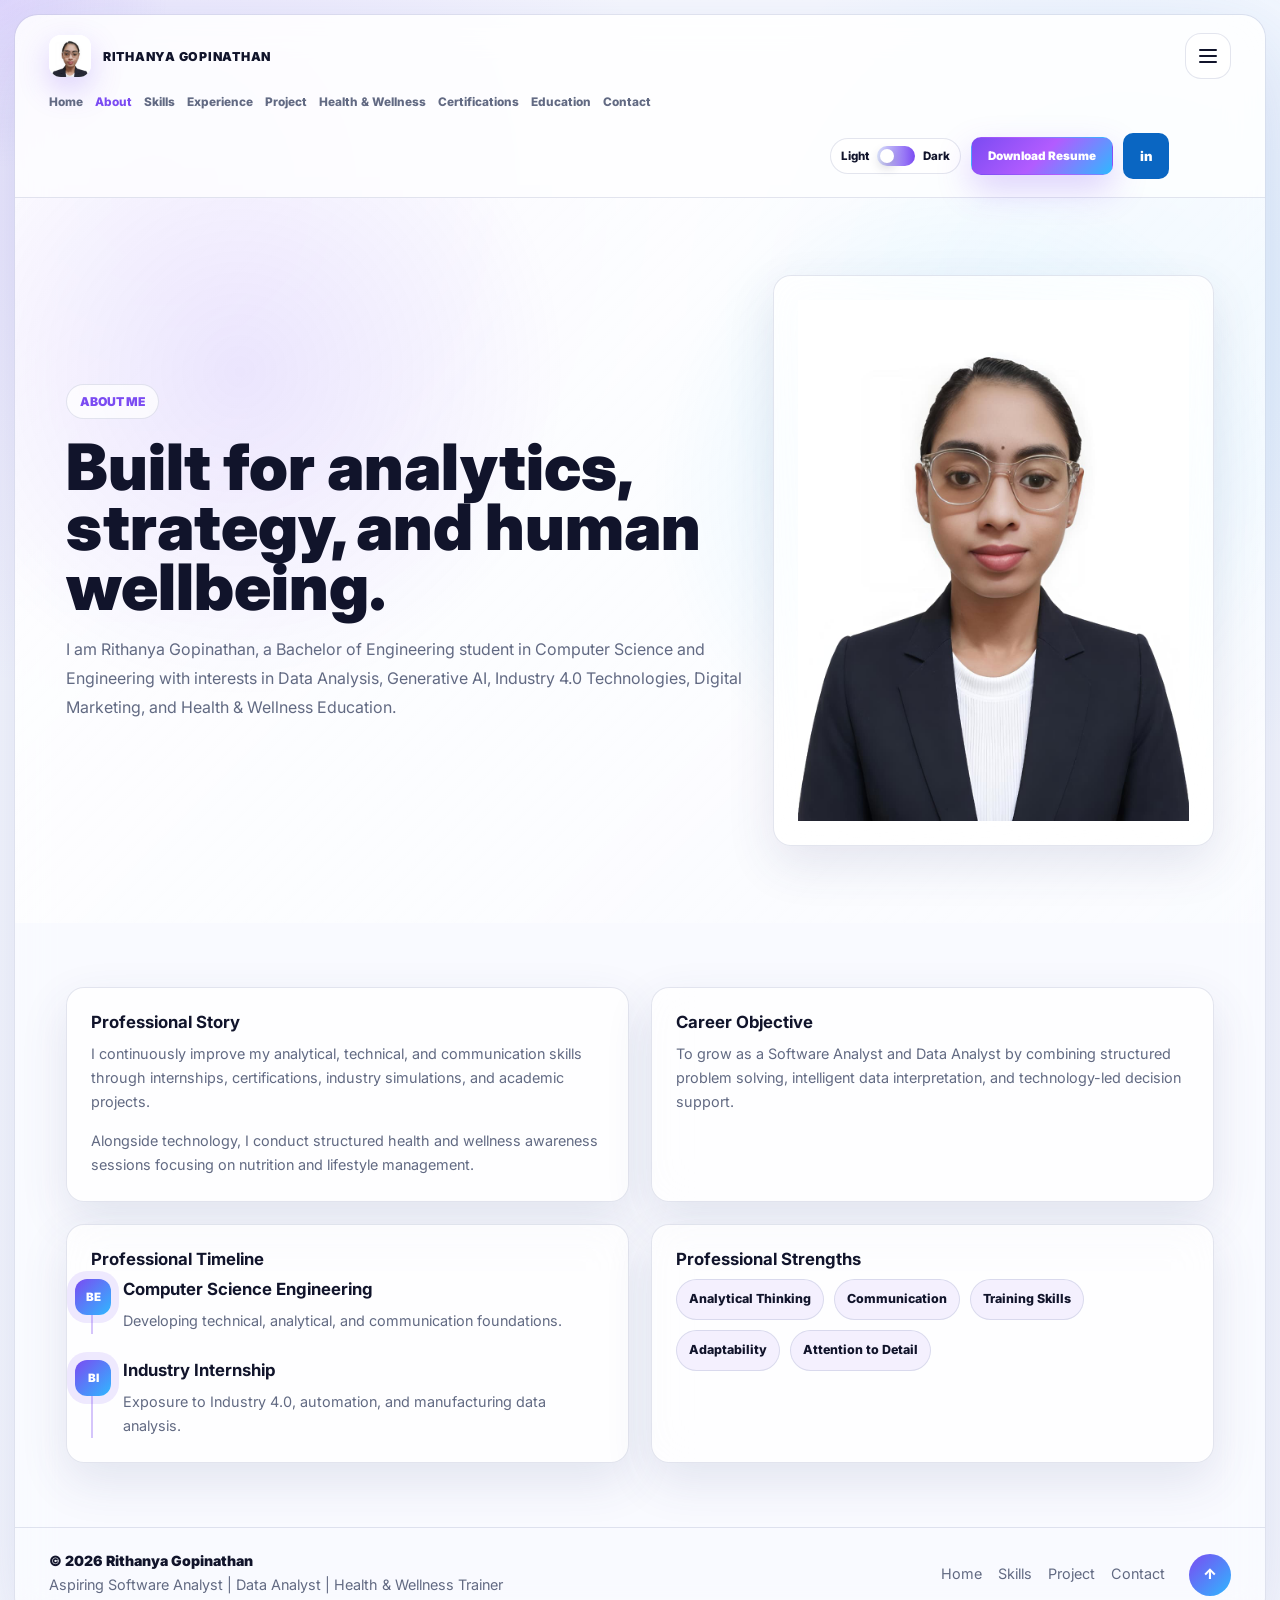
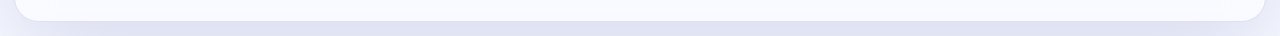
==== commit f9fa9341: "Updated portfolio website" ====
--- a/about.html
+++ b/about.html
@@ -14,6 +14,7 @@
   <div class="site-shell">
     <header class="nav">
       <a class="brand" href="index.html"><span class="brand-photo"><img src="assets/profile.jpeg" alt=""></span><strong>Rithanya Gopinathan</strong></a>
+      <button class="nav-toggle" type="button" aria-label="Open navigation menu" aria-expanded="false"><span></span></button>
       <nav class="nav-links" aria-label="Primary navigation">
         <a href="index.html">Home</a><a href="about.html" class="active">About</a><a href="skills.html">Skills</a><a href="experience.html">Experience</a><a href="project.html">Project</a><a href="wellness.html">Health & Wellness</a><a href="certifications.html">Certifications</a><a href="education.html">Education</a><a href="contact.html">Contact</a>
       </nav>
--- a/styles.css
+++ b/styles.css
@@ -253,6 +253,62 @@
   gap: 12px;
 }
 
+.nav-toggle {
+  display: none;
+  appearance: none;
+  border: 1px solid var(--line);
+  background: var(--surface);
+  border-radius: 16px;
+  width: 46px;
+  height: 46px;
+  display: grid;
+  place-items: center;
+  color: var(--text);
+  cursor: pointer;
+}
+
+.nav-toggle span {
+  position: relative;
+  display: block;
+  width: 18px;
+  height: 2px;
+  border-radius: 999px;
+  background: currentColor;
+  transition: background .25s ease;
+}
+
+.nav-toggle span::before,
+.nav-toggle span::after {
+  content: "";
+  position: absolute;
+  left: 0;
+  width: 100%;
+  height: 2px;
+  border-radius: 999px;
+  background: currentColor;
+  transition: transform .25s ease;
+}
+
+.nav-toggle span::before {
+  top: -6px;
+}
+
+.nav-toggle span::after {
+  top: 6px;
+}
+
+.nav.open .nav-toggle span {
+  background: transparent;
+}
+
+.nav.open .nav-toggle span::before {
+  transform: translateY(6px) rotate(45deg);
+}
+
+.nav.open .nav-toggle span::after {
+  transform: translateY(-6px) rotate(-45deg);
+}
+
 .theme-toggle {
   display: grid;
   grid-template-columns: auto 38px auto;
@@ -1563,13 +1619,26 @@
 @media (max-width: 1280px) {
   .nav {
     grid-template-columns: 1fr auto;
+    align-items: center;
+    gap: 16px;
   }
 
   .nav-links {
     grid-column: 1 / -1;
     justify-content: flex-start;
     overflow-x: auto;
-    padding-bottom: 5px;
+    padding-bottom: 8px;
+    gap: 12px;
+  }
+
+  .nav-links a {
+    white-space: nowrap;
+  }
+
+  .nav-actions {
+    justify-content: flex-end;
+    flex-wrap: wrap;
+    gap: 10px;
   }
 
   .hero-stage {
@@ -1602,6 +1671,59 @@
     grid-column: auto;
   }
 
+  .nav {
+    grid-template-columns: auto 1fr;
+    align-items: flex-start;
+  }
+
+  .nav-toggle {
+    display: inline-grid;
+  }
+
+  .nav-links {
+    position: absolute;
+    top: calc(100% + 10px);
+    left: 16px;
+    right: 16px;
+    z-index: 20;
+    display: flex;
+    flex-direction: column;
+    gap: 10px;
+    padding: 18px 16px;
+    border-radius: 22px;
+    border: 1px solid var(--line);
+    background: var(--surface);
+    box-shadow: 0 24px 60px rgba(20, 24, 61, .12);
+    max-height: 0;
+    overflow: hidden;
+    opacity: 0;
+    pointer-events: none;
+    transform: translateY(-10px);
+    transition: max-height .28s ease, opacity .25s ease, transform .25s ease;
+  }
+
+  .nav.open .nav-links {
+    max-height: 640px;
+    opacity: 1;
+    pointer-events: auto;
+    transform: translateY(0);
+  }
+
+  .nav-links a {
+    flex: 1 1 auto;
+    min-width: 110px;
+    width: 100%;
+    padding: 12px 14px;
+    border-radius: 16px;
+  }
+
+  .nav-actions {
+    width: 100%;
+    justify-content: flex-end;
+    flex-wrap: wrap;
+    gap: 10px;
+  }
+
   .avatar-card {
     min-height: 560px;
   }
@@ -1636,6 +1758,30 @@
 
   .nav {
     padding: 14px 16px;
+    grid-template-columns: 1fr auto;
+    align-items: center;
+  }
+
+  .nav-links {
+    width: 100%;
+    justify-content: flex-start;
+    flex-wrap: wrap;
+    gap: 10px;
+    padding-bottom: 10px;
+    overflow: hidden;
+  }
+
+  .nav-links a {
+    flex: 1 1 110px;
+    min-width: 110px;
+    text-align: center;
+  }
+
+  .nav-actions {
+    width: 100%;
+    justify-content: space-between;
+    flex-wrap: wrap;
+    gap: 10px;
   }
 
   .brand strong,
